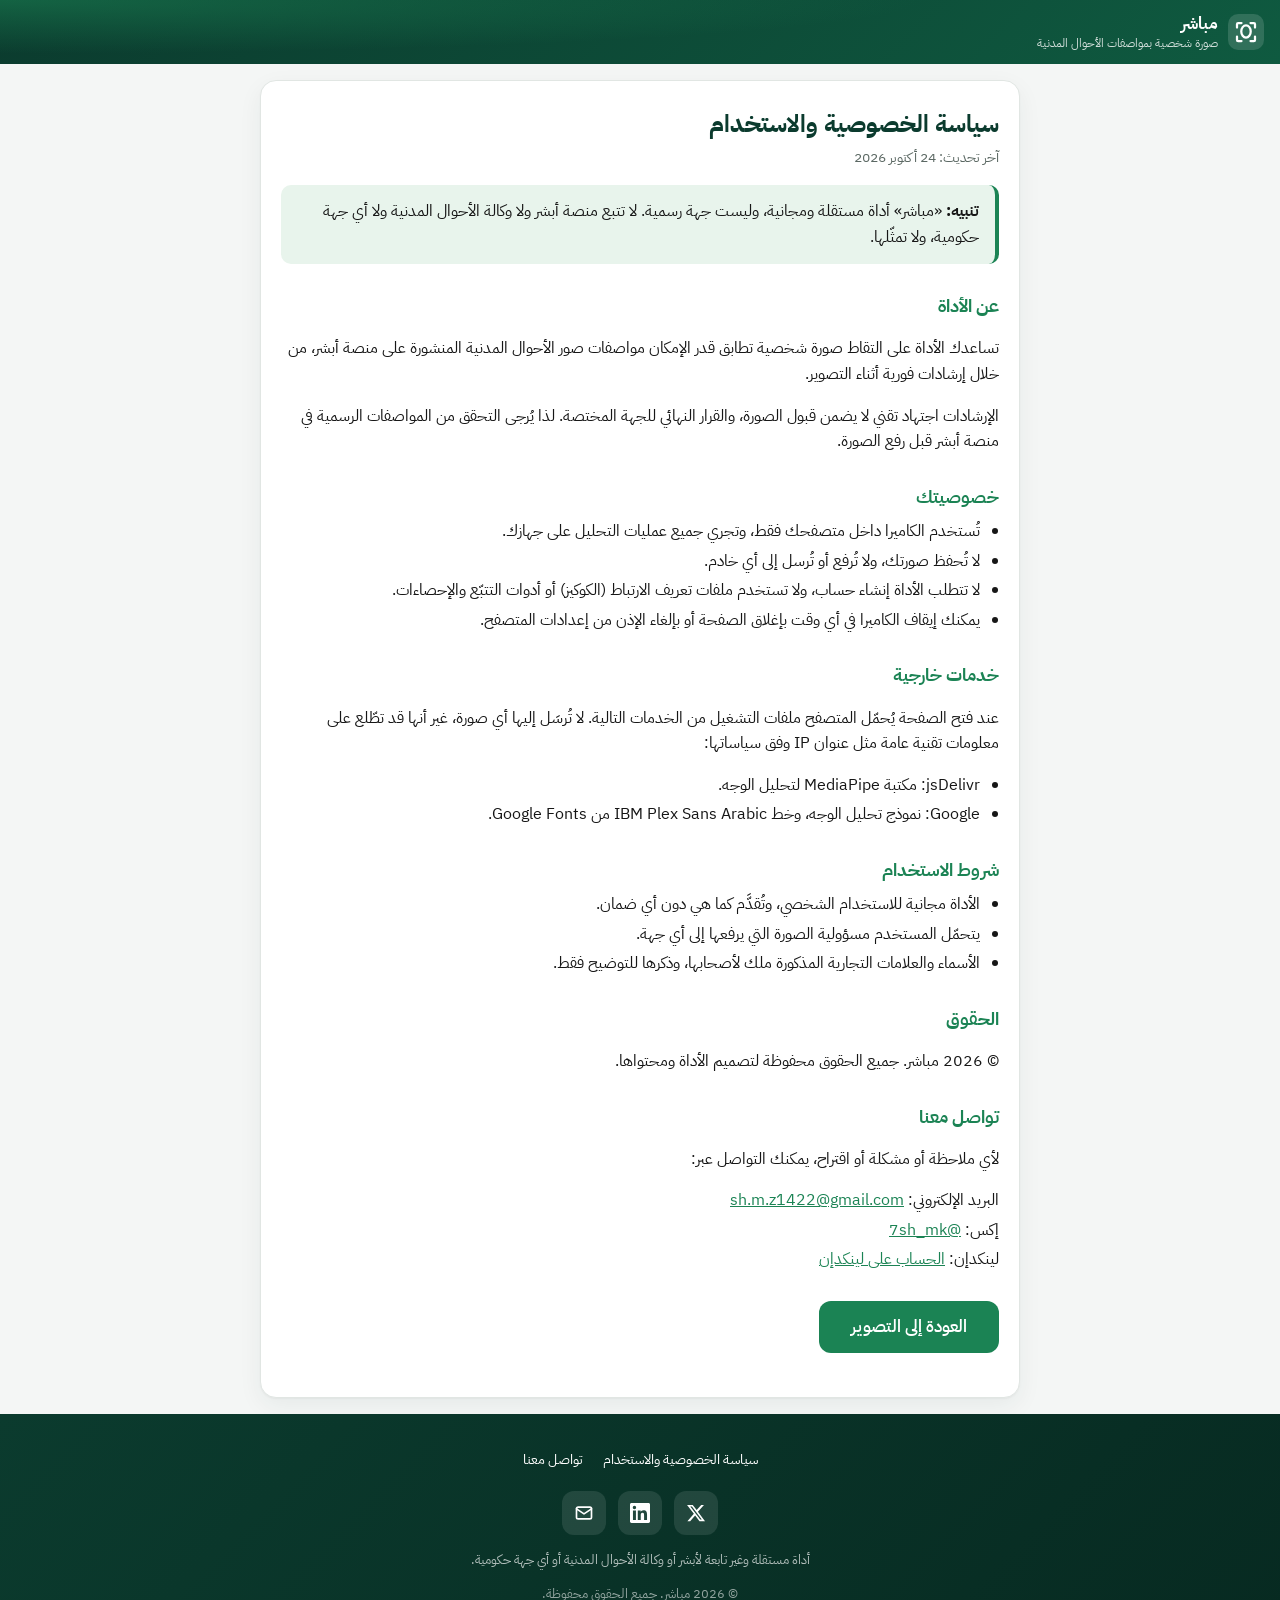
==== policy.html @ 52ecf35a "feat: Mubashir visual identity, policy page and formal Arabic Rename the app to مباشر, add an Absher" ====
<!doctype html>
<html lang="ar" dir="rtl">
<head>
  <meta charset="utf-8">
  <meta name="viewport" content="width=device-width, initial-scale=1, viewport-fit=cover">
  <meta name="theme-color" content="#0b3b2e">
  <title>سياسة الخصوصية والاستخدام | مباشر</title>
  <link rel="preconnect" href="https://fonts.googleapis.com">
  <link rel="preconnect" href="https://fonts.gstatic.com" crossorigin>
  <link href="https://fonts.googleapis.com/css2?family=IBM+Plex+Sans+Arabic:wght@400;500;600;700&display=swap" rel="stylesheet">
  <link rel="stylesheet" href="style.css">
</head>
<body>
  <header class="top">
    <a class="brand" href="index.html">
      <svg class="mark" viewBox="0 0 32 32" aria-hidden="true">
        <rect width="32" height="32" rx="9" fill="currentColor" opacity=".14"/>
        <path d="M8 12V9a1 1 0 0 1 1-1h3M20 8h3a1 1 0 0 1 1 1v3M24 20v3a1 1 0 0 1-1 1h-3M12 24H9a1 1 0 0 1-1-1v-3" fill="none" stroke="currentColor" stroke-width="2" stroke-linecap="round"/>
        <ellipse cx="16" cy="15.5" rx="4.2" ry="5.4" fill="none" stroke="currentColor" stroke-width="2"/>
      </svg>
      <span>
        <strong>مباشر</strong>
        <small>صورة شخصية بمواصفات الأحوال المدنية</small>
      </span>
    </a>
  </header>

  <main class="doc">
    <article class="card">
      <h1>سياسة الخصوصية والاستخدام</h1>
      <p class="updated">آخر تحديث: 24 أكتوبر 2026</p>

      <div class="callout">
        <strong>تنبيه:</strong> «مباشر» أداة مستقلة ومجانية، وليست جهة رسمية. لا تتبع منصة أبشر ولا وكالة الأحوال المدنية ولا أي جهة حكومية، ولا تمثّلها.
      </div>

      <h2>عن الأداة</h2>
      <p>تساعدك الأداة على التقاط صورة شخصية تطابق قدر الإمكان مواصفات صور الأحوال المدنية المنشورة على منصة أبشر، من خلال إرشادات فورية أثناء التصوير.</p>
      <p>الإرشادات اجتهاد تقني لا يضمن قبول الصورة، والقرار النهائي للجهة المختصة. لذا يُرجى التحقق من المواصفات الرسمية في منصة أبشر قبل رفع الصورة.</p>

      <h2>خصوصيتك</h2>
      <ul>
        <li>تُستخدم الكاميرا داخل متصفحك فقط، وتجري جميع عمليات التحليل على جهازك.</li>
        <li>لا تُحفظ صورتك، ولا تُرفع أو تُرسل إلى أي خادم.</li>
        <li>لا تتطلب الأداة إنشاء حساب، ولا تستخدم ملفات تعريف الارتباط (الكوكيز) أو أدوات التتبّع والإحصاءات.</li>
        <li>يمكنك إيقاف الكاميرا في أي وقت بإغلاق الصفحة أو بإلغاء الإذن من إعدادات المتصفح.</li>
      </ul>

      <h2>خدمات خارجية</h2>
      <p>عند فتح الصفحة يُحمّل المتصفح ملفات التشغيل من الخدمات التالية. لا تُرسَل إليها أي صورة، غير أنها قد تطّلع على معلومات تقنية عامة مثل عنوان IP وفق سياساتها:</p>
      <ul>
        <li>jsDelivr: مكتبة MediaPipe لتحليل الوجه.</li>
        <li>Google: نموذج تحليل الوجه، وخط IBM Plex Sans Arabic من Google Fonts.</li>
      </ul>

      <h2>شروط الاستخدام</h2>
      <ul>
        <li>الأداة مجانية للاستخدام الشخصي، وتُقدَّم كما هي دون أي ضمان.</li>
        <li>يتحمّل المستخدم مسؤولية الصورة التي يرفعها إلى أي جهة.</li>
        <li>الأسماء والعلامات التجارية المذكورة ملك لأصحابها، وذكرها للتوضيح فقط.</li>
      </ul>

      <h2>الحقوق</h2>
      <p>© 2026 مباشر. جميع الحقوق محفوظة لتصميم الأداة ومحتواها.</p>

      <h2 id="contact">تواصل معنا</h2>
      <p>لأي ملاحظة أو مشكلة أو اقتراح، يمكنك التواصل عبر:</p>
      <ul class="contact">
        <li>البريد الإلكتروني: <a href="mailto:sh.m.z1422@gmail.com">sh.m.z1422@gmail.com</a></li>
        <li>إكس: <a href="https://x.com/7sh_mk" target="_blank" rel="noopener">@7sh_mk</a></li>
        <li>لينكدإن: <a href="https://www.linkedin.com/in/sharifa-alzubaidi-ksa/" target="_blank" rel="noopener">الحساب على لينكدإن</a></li>
      </ul>

      <p><a class="btn-link" href="index.html">العودة إلى التصوير</a></p>
    </article>
  </main>

  <footer class="site-footer">
    <div class="footer-inner">
      <nav class="footer-links" aria-label="روابط">
        <a href="policy.html">سياسة الخصوصية والاستخدام</a>
        <a href="policy.html#contact">تواصل معنا</a>
      </nav>

      <div class="social">
        <a href="https://x.com/7sh_mk" target="_blank" rel="noopener" aria-label="حساب إكس">
          <svg viewBox="0 0 24 24" aria-hidden="true"><path d="M18.244 2.25h3.308l-7.227 8.26 8.502 11.24H16.17l-5.214-6.817L4.99 21.75H1.68l7.73-8.835L1.254 2.25H8.08l4.713 6.231zm-1.161 17.52h1.833L7.084 4.126H5.117z"/></svg>
        </a>
        <a href="https://www.linkedin.com/in/sharifa-alzubaidi-ksa/" target="_blank" rel="noopener" aria-label="حساب لينكدإن">
          <svg viewBox="0 0 24 24" aria-hidden="true"><path d="M20.45 20.45h-3.56v-5.57c0-1.33-.02-3.04-1.85-3.04-1.85 0-2.14 1.45-2.14 2.94v5.67H9.35V9h3.41v1.56h.05c.48-.9 1.64-1.85 3.37-1.85 3.6 0 4.27 2.37 4.27 5.46v6.28zM5.34 7.43a2.06 2.06 0 1 1 0-4.13 2.06 2.06 0 0 1 0 4.13zM7.12 20.45H3.56V9h3.56v11.45zM22.22 0H1.77C.79 0 0 .77 0 1.73v20.54C0 23.23.79 24 1.77 24h20.45c.98 0 1.78-.77 1.78-1.73V1.73C24 .77 23.2 0 22.22 0z"/></svg>
        </a>
        <a href="mailto:sh.m.z1422@gmail.com" aria-label="البريد الإلكتروني">
          <svg viewBox="0 0 24 24" aria-hidden="true" fill="none" stroke="currentColor" stroke-width="2" stroke-linecap="round" stroke-linejoin="round"><rect x="3" y="5" width="18" height="14" rx="2"/><path d="m3 7 9 6 9-6"/></svg>
        </a>
      </div>

      <p class="disclaimer">أداة مستقلة وغير تابعة لأبشر أو وكالة الأحوال المدنية أو أي جهة حكومية.</p>
      <p class="copy">© 2026 مباشر. جميع الحقوق محفوظة.</p>
    </div>
  </footer>
</body>
</html>
---- style.css ----
:root {
  --brand-900: #0b3b2e;
  --brand-700: #0f5a40;
  --brand: #1b8354;
  --brand-50: #e8f4ec;
  --bg: #f4f6f5;
  --card: #ffffff;
  --fg: #161616;
  --muted: #5b6863;
  --border: #e1e6e3;
  --ok: #1b8354;
  --warn: #a15c00;
  --warn-bg: #fff4e0;
  --radius: 16px;
  --hdr: 64px;
}

@media (prefers-color-scheme: dark) {
  :root {
    --bg: #0d1311;
    --card: #161d1a;
    --fg: #eef2f0;
    --muted: #9aa6a1;
    --border: #26302c;
    --brand-50: #12291f;
    --ok: #4cc28a;
    --warn: #f0b347;
    --warn-bg: #2b2214;
  }
}

* { box-sizing: border-box; }

html { -webkit-text-size-adjust: 100%; }

body {
  margin: 0;
  background: var(--bg);
  color: var(--fg);
  font-family: "IBM Plex Sans Arabic", system-ui, sans-serif;
  line-height: 1.6;
  -webkit-tap-highlight-color: transparent;
}

a { color: var(--brand); }

/* ---------- header ---------- */

.top {
  height: calc(var(--hdr) + env(safe-area-inset-top));
  padding: env(safe-area-inset-top) 16px 0;
  display: flex;
  align-items: center;
  color: #fff;
  background:
    radial-gradient(120% 140% at 0% 0%, rgba(27, 131, 84, 0.55), transparent 60%),
    linear-gradient(135deg, var(--brand-900), var(--brand-700));
}

.brand {
  display: flex;
  align-items: center;
  gap: 10px;
  color: inherit;
  text-decoration: none;
}

.mark { width: 36px; height: 36px; flex: none; color: #fff; }

.brand strong {
  display: block;
  font-size: 1.05rem;
  font-weight: 700;
  line-height: 1.3;
}

.brand small {
  display: block;
  font-size: 0.78rem;
  opacity: 0.8;
  line-height: 1.3;
}

/* ---------- cards ---------- */

.card {
  background: var(--card);
  border: 1px solid var(--border);
  border-radius: var(--radius);
  box-shadow: 0 1px 2px rgba(0, 0, 0, 0.04), 0 8px 24px rgba(11, 59, 46, 0.06);
}

/* ---------- camera page ---------- */

.app {
  display: flex;
  height: calc(100dvh - var(--hdr) - env(safe-area-inset-top));
  min-height: 420px;
  padding: 12px 16px calc(12px + env(safe-area-inset-bottom));
}

.stage-card {
  flex: 1;
  display: flex;
  flex-direction: column;
  gap: 10px;
  width: 100%;
  max-width: 560px;
  margin: 0 auto;
  padding: 10px;
}

.stage {
  position: relative;
  flex: 1;
  min-height: 0;
  border-radius: 12px;
  overflow: hidden;
  background: #0a0f0d;
}

#video,
#overlay {
  position: absolute;
  inset: 0;
  width: 100%;
  height: 100%;
}

#video {
  object-fit: cover;
  transform: scaleX(-1); /* mirror, like a selfie */
}

.start {
  position: absolute;
  inset: 0;
  display: flex;
  flex-direction: column;
  align-items: center;
  justify-content: center;
  gap: 18px;
  padding: 24px;
  text-align: center;
  color: #fff;
  background: linear-gradient(160deg, rgba(11, 59, 46, 0.92), rgba(15, 90, 64, 0.85));
}

.start p {
  margin: 0;
  max-width: 26ch;
  font-size: 1.05rem;
  font-weight: 500;
}

.start .note {
  font-size: 0.85rem;
  font-weight: 400;
  opacity: 0.8;
}

.start[hidden] { display: none; }

button,
.btn-link {
  display: inline-flex;
  align-items: center;
  justify-content: center;
  min-height: 52px;
  min-width: 180px;
  padding: 0 28px;
  border: 0;
  border-radius: 12px;
  background: var(--brand);
  color: #fff;
  font: inherit;
  font-size: 1.05rem;
  font-weight: 600;
  text-decoration: none;
  cursor: pointer;
}

.start button { background: #fff; color: var(--brand-900); }

button:disabled { opacity: 0.65; cursor: default; }

.msg {
  margin: 0;
  min-height: 52px;
  padding: 12px 16px;
  border-radius: 12px;
  background: var(--brand-50);
  text-align: center;
  font-size: 1.1rem;
  font-weight: 600;
  line-height: 1.5;
  transition: color 0.2s, background-color 0.2s;
}

.msg.ok { color: var(--ok); background: var(--brand-50); }
.msg.warn { color: var(--warn); background: var(--warn-bg); }

/* ---------- policy page ---------- */

.doc {
  padding: 16px;
}

.doc .card {
  max-width: 760px;
  margin: 0 auto;
  padding: 24px 20px 28px;
}

.doc h1 {
  margin: 0;
  font-size: 1.5rem;
  color: var(--brand-900);
}

.doc h2 {
  margin: 28px 0 8px;
  font-size: 1.1rem;
  color: var(--brand);
}

.doc p,
.doc li { color: var(--fg); }

.doc ul { padding-inline-start: 1.2em; margin: 8px 0; }
.doc li { margin: 4px 0; }

.updated { margin: 4px 0 16px; color: var(--muted) !important; font-size: 0.85rem; }

.callout {
  padding: 14px 16px;
  border-inline-start: 4px solid var(--brand);
  border-radius: 10px;
  background: var(--brand-50);
}

.contact { list-style: none; padding: 0 !important; }

.doc .btn-link { margin-top: 12px; }

@media (prefers-color-scheme: dark) {
  .doc h1 { color: var(--fg); }
  .doc h2 { color: var(--ok); }
  a { color: var(--ok); }
}

/* ---------- footer ---------- */

.site-footer {
  color: rgba(255, 255, 255, 0.85);
  background: linear-gradient(135deg, var(--brand-900), #072a21);
  padding: 28px 16px calc(24px + env(safe-area-inset-bottom));
  font-size: 0.9rem;
}

.footer-inner {
  max-width: 760px;
  margin: 0 auto;
  display: flex;
  flex-direction: column;
  align-items: center;
  gap: 14px;
  text-align: center;
}

.footer-links {
  display: flex;
  flex-wrap: wrap;
  justify-content: center;
  gap: 8px 20px;
}

.site-footer a { color: #fff; }

.footer-links a {
  text-decoration: none;
  padding: 6px 0;
}

.footer-links a:hover { text-decoration: underline; }

.social { display: flex; gap: 12px; }

.social a {
  display: grid;
  place-items: center;
  width: 44px;
  height: 44px;
  border-radius: 12px;
  background: rgba(255, 255, 255, 0.1);
  transition: background-color 0.2s;
}

.social a:hover { background: rgba(255, 255, 255, 0.2); }

.social svg { width: 20px; height: 20px; fill: currentColor; }
.social svg[fill="none"] { fill: none; }

.disclaimer,
.copy { margin: 0; }

.disclaimer { font-size: 0.82rem; opacity: 0.8; max-width: 44ch; }
.copy { font-size: 0.8rem; opacity: 0.65; }
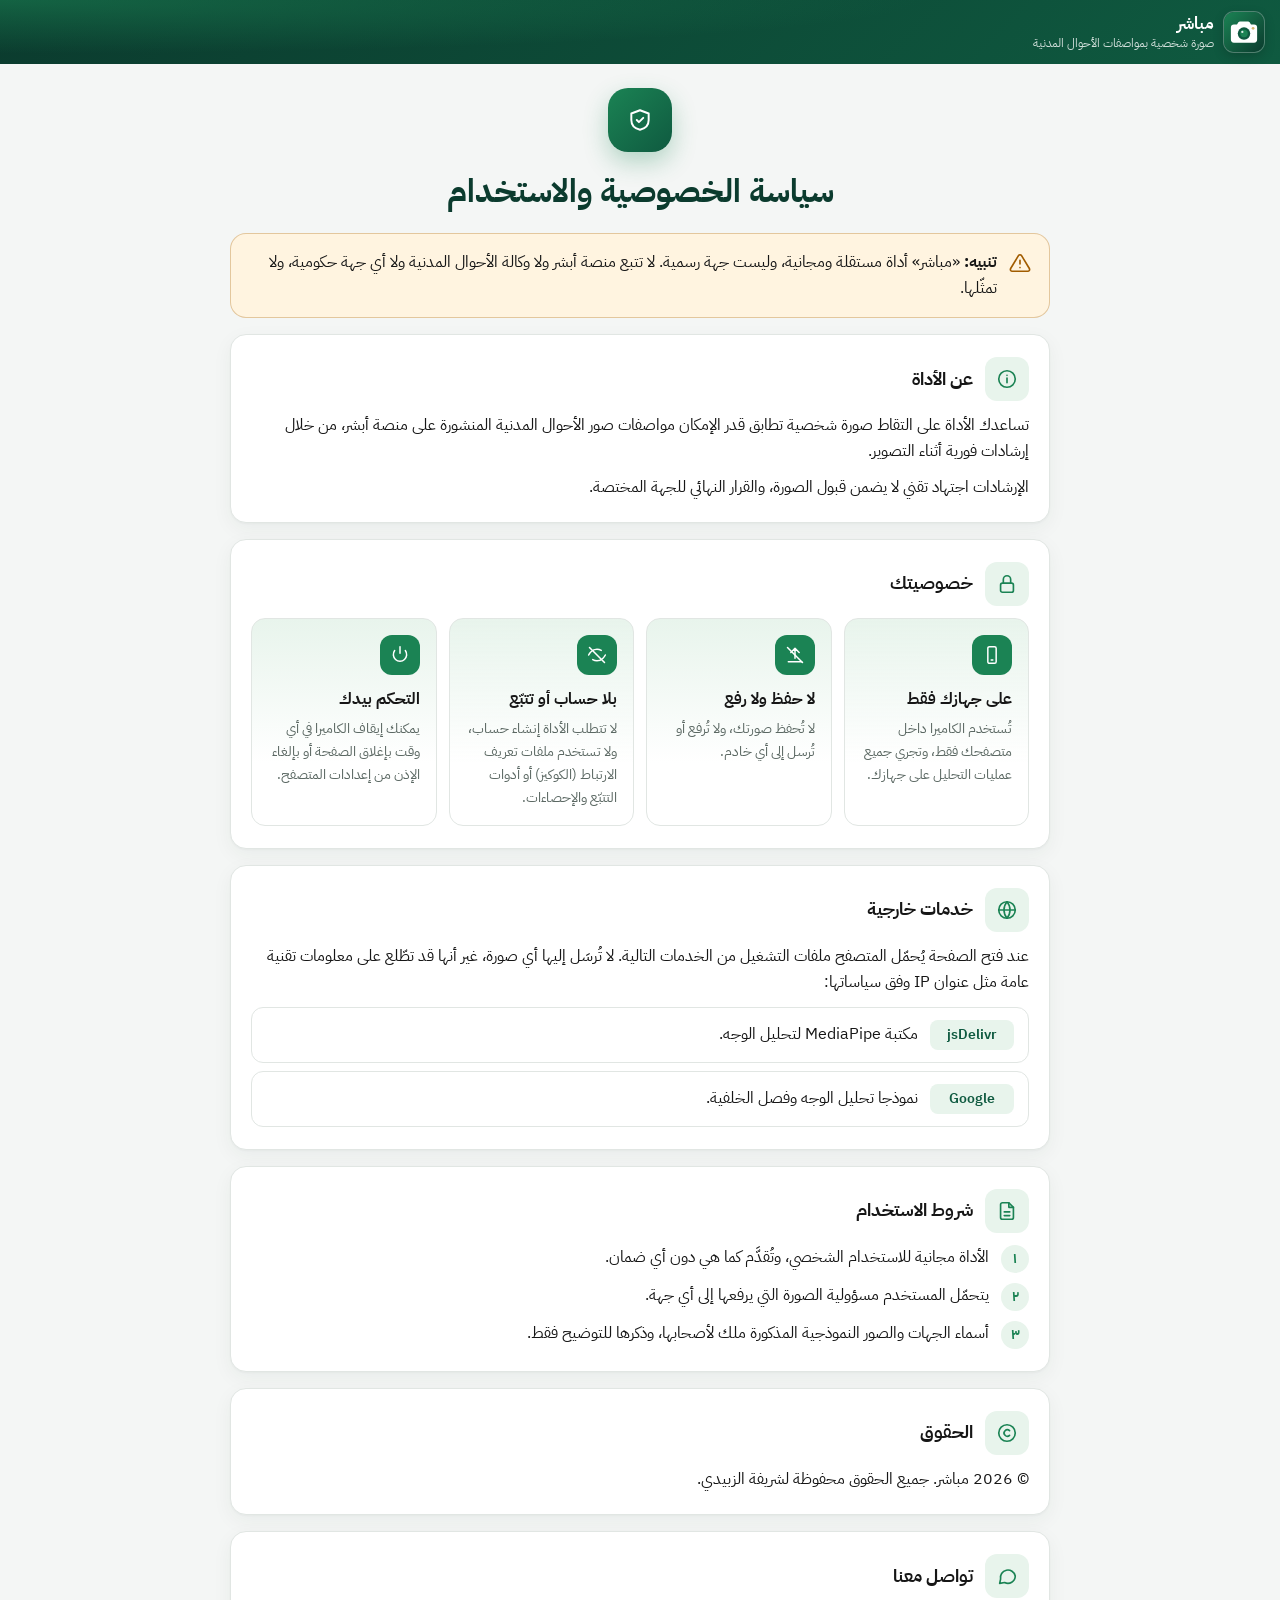
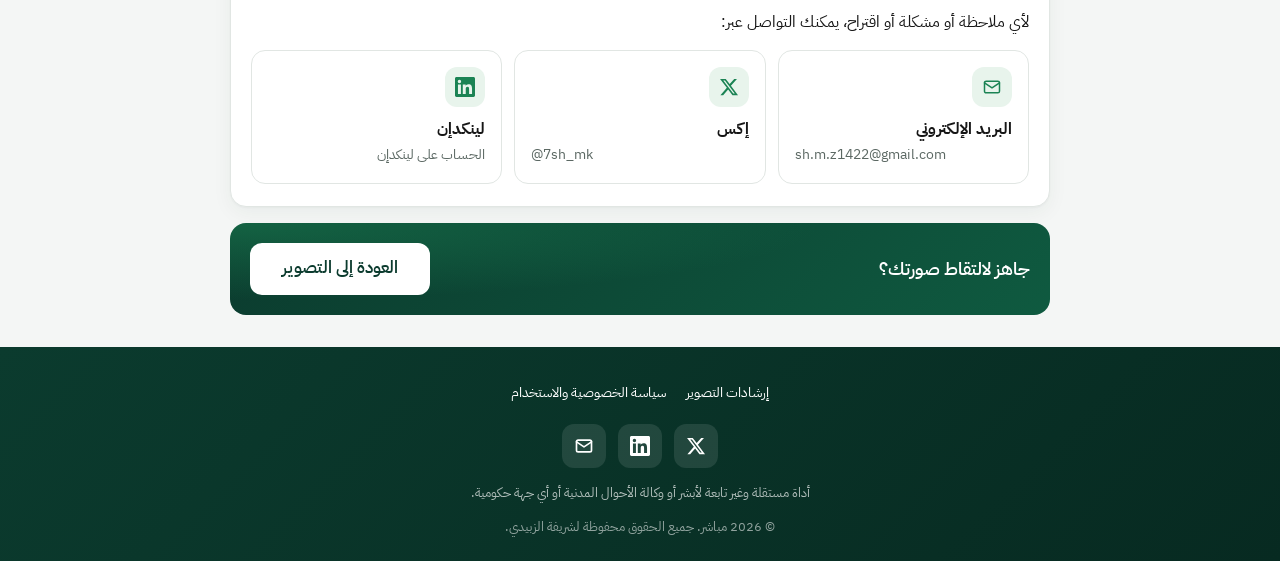
==== commit 21f7303f: "feat: full checks, white background export, guide page and README - Gender choice with gendered form" ====
--- a/policy.html
+++ b/policy.html
@@ -8,16 +8,13 @@
   <link rel="preconnect" href="https://fonts.googleapis.com">
   <link rel="preconnect" href="https://fonts.gstatic.com" crossorigin>
   <link href="https://fonts.googleapis.com/css2?family=IBM+Plex+Sans+Arabic:wght@400;500;600;700&display=swap" rel="stylesheet">
+  <link rel="icon" href="favicon.svg" type="image/svg+xml">
   <link rel="stylesheet" href="style.css">
 </head>
 <body>
   <header class="top">
     <a class="brand" href="index.html">
-      <svg class="mark" viewBox="0 0 32 32" aria-hidden="true">
-        <rect width="32" height="32" rx="9" fill="currentColor" opacity=".14"/>
-        <path d="M8 12V9a1 1 0 0 1 1-1h3M20 8h3a1 1 0 0 1 1 1v3M24 20v3a1 1 0 0 1-1 1h-3M12 24H9a1 1 0 0 1-1-1v-3" fill="none" stroke="currentColor" stroke-width="2" stroke-linecap="round"/>
-        <ellipse cx="16" cy="15.5" rx="4.2" ry="5.4" fill="none" stroke="currentColor" stroke-width="2"/>
-      </svg>
+      <img class="mark" src="favicon.svg" alt="" width="40" height="40">
       <span>
         <strong>مباشر</strong>
         <small>صورة شخصية بمواصفات الأحوال المدنية</small>
@@ -26,60 +23,128 @@
   </header>
 
   <main class="doc">
-    <article class="card">
+    <section class="doc-hero">
+      <span class="hero-icon" aria-hidden="true">
+        <svg viewBox="0 0 24 24"><path d="M12 3l8 3v6c0 5-3.5 8-8 9-4.5-1-8-4-8-9V6z"/><path d="m9 12 2 2 4-4"/></svg>
+      </span>
       <h1>سياسة الخصوصية والاستخدام</h1>
-      <p class="updated">آخر تحديث: 24 أكتوبر 2026</p>
+    </section>
 
-      <div class="callout">
-        <strong>تنبيه:</strong> «مباشر» أداة مستقلة ومجانية، وليست جهة رسمية. لا تتبع منصة أبشر ولا وكالة الأحوال المدنية ولا أي جهة حكومية، ولا تمثّلها.
+    <div class="doc-body">
+      <div class="callout reveal" role="note">
+        <span class="callout-icon" aria-hidden="true">
+          <svg viewBox="0 0 24 24"><path d="M12 9v4M12 17h.01"/><path d="M10.3 3.9 1.8 18a2 2 0 0 0 1.7 3h17a2 2 0 0 0 1.7-3L13.7 3.9a2 2 0 0 0-3.4 0z"/></svg>
+        </span>
+        <p><strong>تنبيه:</strong> «مباشر» أداة مستقلة ومجانية، وليست جهة رسمية. لا تتبع منصة أبشر ولا وكالة الأحوال المدنية ولا أي جهة حكومية، ولا تمثّلها.</p>
       </div>
 
-      <h2>عن الأداة</h2>
-      <p>تساعدك الأداة على التقاط صورة شخصية تطابق قدر الإمكان مواصفات صور الأحوال المدنية المنشورة على منصة أبشر، من خلال إرشادات فورية أثناء التصوير.</p>
-      <p>الإرشادات اجتهاد تقني لا يضمن قبول الصورة، والقرار النهائي للجهة المختصة. لذا يُرجى التحقق من المواصفات الرسمية في منصة أبشر قبل رفع الصورة.</p>
+      <section class="doc-sec reveal" id="about">
+        <header class="sec-head">
+          <span class="sec-icon" aria-hidden="true"><svg viewBox="0 0 24 24"><circle cx="12" cy="12" r="9"/><path d="M12 11v5M12 8h.01"/></svg></span>
+          <h2>عن الأداة</h2>
+        </header>
+        <p>تساعدك الأداة على التقاط صورة شخصية تطابق قدر الإمكان مواصفات صور الأحوال المدنية المنشورة على منصة أبشر، من خلال إرشادات فورية أثناء التصوير.</p>
+        <p>الإرشادات اجتهاد تقني لا يضمن قبول الصورة، والقرار النهائي للجهة المختصة.</p>
+      </section>
 
-      <h2>خصوصيتك</h2>
-      <ul>
-        <li>تُستخدم الكاميرا داخل متصفحك فقط، وتجري جميع عمليات التحليل على جهازك.</li>
-        <li>لا تُحفظ صورتك، ولا تُرفع أو تُرسل إلى أي خادم.</li>
-        <li>لا تتطلب الأداة إنشاء حساب، ولا تستخدم ملفات تعريف الارتباط (الكوكيز) أو أدوات التتبّع والإحصاءات.</li>
-        <li>يمكنك إيقاف الكاميرا في أي وقت بإغلاق الصفحة أو بإلغاء الإذن من إعدادات المتصفح.</li>
-      </ul>
+      <section class="doc-sec reveal" id="privacy">
+        <header class="sec-head">
+          <span class="sec-icon" aria-hidden="true"><svg viewBox="0 0 24 24"><rect x="5" y="11" width="14" height="10" rx="2"/><path d="M8 11V7a4 4 0 0 1 8 0v4"/></svg></span>
+          <h2>خصوصيتك</h2>
+        </header>
+        <div class="tiles">
+          <div class="tile">
+            <span class="tile-icon" aria-hidden="true"><svg viewBox="0 0 24 24"><rect x="7" y="2" width="10" height="20" rx="2"/><path d="M11 18h2"/></svg></span>
+            <h3>على جهازك فقط</h3>
+            <p>تُستخدم الكاميرا داخل متصفحك فقط، وتجري جميع عمليات التحليل على جهازك.</p>
+          </div>
+          <div class="tile">
+            <span class="tile-icon" aria-hidden="true"><svg viewBox="0 0 24 24"><path d="M12 16V4M7 9l5-5 5 5"/><path d="M4 20h16"/><path d="M3 3l18 18"/></svg></span>
+            <h3>لا حفظ ولا رفع</h3>
+            <p>لا تُحفظ صورتك، ولا تُرفع أو تُرسل إلى أي خادم.</p>
+          </div>
+          <div class="tile">
+            <span class="tile-icon" aria-hidden="true"><svg viewBox="0 0 24 24"><path d="M2 12s3.5-7 10-7c2 0 3.7.6 5.1 1.5M22 12s-3.5 7-10 7c-2 0-3.7-.6-5.1-1.5"/><path d="M3 3l18 18"/></svg></span>
+            <h3>بلا حساب أو تتبّع</h3>
+            <p>لا تتطلب الأداة إنشاء حساب، ولا تستخدم ملفات تعريف الارتباط (الكوكيز) أو أدوات التتبّع والإحصاءات.</p>
+          </div>
+          <div class="tile">
+            <span class="tile-icon" aria-hidden="true"><svg viewBox="0 0 24 24"><path d="M12 2v8"/><path d="M18.4 6.6a8 8 0 1 1-12.8 0"/></svg></span>
+            <h3>التحكم بيدك</h3>
+            <p>يمكنك إيقاف الكاميرا في أي وقت بإغلاق الصفحة أو بإلغاء الإذن من إعدادات المتصفح.</p>
+          </div>
+        </div>
+      </section>
 
-      <h2>خدمات خارجية</h2>
-      <p>عند فتح الصفحة يُحمّل المتصفح ملفات التشغيل من الخدمات التالية. لا تُرسَل إليها أي صورة، غير أنها قد تطّلع على معلومات تقنية عامة مثل عنوان IP وفق سياساتها:</p>
-      <ul>
-        <li>jsDelivr: مكتبة MediaPipe لتحليل الوجه.</li>
-        <li>Google: نموذج تحليل الوجه، وخط IBM Plex Sans Arabic من Google Fonts.</li>
-      </ul>
+      <section class="doc-sec reveal" id="services">
+        <header class="sec-head">
+          <span class="sec-icon" aria-hidden="true"><svg viewBox="0 0 24 24"><circle cx="12" cy="12" r="9"/><path d="M3 12h18M12 3a14 14 0 0 1 0 18M12 3a14 14 0 0 0 0 18"/></svg></span>
+          <h2>خدمات خارجية</h2>
+        </header>
+        <p>عند فتح الصفحة يُحمّل المتصفح ملفات التشغيل من الخدمات التالية. لا تُرسَل إليها أي صورة، غير أنها قد تطّلع على معلومات تقنية عامة مثل عنوان IP وفق سياساتها:</p>
+        <ul class="services">
+          <li><span class="svc-name" dir="ltr">jsDelivr</span><span>مكتبة MediaPipe لتحليل الوجه.</span></li>
+          <li><span class="svc-name" dir="ltr">Google</span><span>نموذجا تحليل الوجه وفصل الخلفية.</span></li>
+        </ul>
+      </section>
 
-      <h2>شروط الاستخدام</h2>
-      <ul>
-        <li>الأداة مجانية للاستخدام الشخصي، وتُقدَّم كما هي دون أي ضمان.</li>
-        <li>يتحمّل المستخدم مسؤولية الصورة التي يرفعها إلى أي جهة.</li>
-        <li>الأسماء والعلامات التجارية المذكورة ملك لأصحابها، وذكرها للتوضيح فقط.</li>
-      </ul>
+      <section class="doc-sec reveal" id="terms">
+        <header class="sec-head">
+          <span class="sec-icon" aria-hidden="true"><svg viewBox="0 0 24 24"><path d="M14 3H7a2 2 0 0 0-2 2v14a2 2 0 0 0 2 2h10a2 2 0 0 0 2-2V8z"/><path d="M14 3v5h5M9 13h6M9 17h6"/></svg></span>
+          <h2>شروط الاستخدام</h2>
+        </header>
+        <ol class="steps">
+          <li>الأداة مجانية للاستخدام الشخصي، وتُقدَّم كما هي دون أي ضمان.</li>
+          <li>يتحمّل المستخدم مسؤولية الصورة التي يرفعها إلى أي جهة.</li>
+          <li>أسماء الجهات والصور النموذجية المذكورة ملك لأصحابها، وذكرها للتوضيح فقط.</li>
+        </ol>
+      </section>
 
-      <h2>الحقوق</h2>
-      <p>© 2026 مباشر. جميع الحقوق محفوظة لتصميم الأداة ومحتواها.</p>
+      <section class="doc-sec reveal" id="rights">
+        <header class="sec-head">
+          <span class="sec-icon" aria-hidden="true"><svg viewBox="0 0 24 24"><circle cx="12" cy="12" r="9"/><path d="M14.8 9.5a3.5 3.5 0 1 0 0 5"/></svg></span>
+          <h2>الحقوق</h2>
+        </header>
+        <p>© 2026 مباشر. جميع الحقوق محفوظة لشريفة الزبيدي.</p>
+      </section>
 
-      <h2 id="contact">تواصل معنا</h2>
-      <p>لأي ملاحظة أو مشكلة أو اقتراح، يمكنك التواصل عبر:</p>
-      <ul class="contact">
-        <li>البريد الإلكتروني: <a href="mailto:sh.m.z1422@gmail.com">sh.m.z1422@gmail.com</a></li>
-        <li>إكس: <a href="https://x.com/7sh_mk" target="_blank" rel="noopener">@7sh_mk</a></li>
-        <li>لينكدإن: <a href="https://www.linkedin.com/in/sharifa-alzubaidi-ksa/" target="_blank" rel="noopener">الحساب على لينكدإن</a></li>
-      </ul>
+      <section class="doc-sec reveal" id="contact">
+        <header class="sec-head">
+          <span class="sec-icon" aria-hidden="true"><svg viewBox="0 0 24 24"><path d="M21 12a8 8 0 0 1-11.6 7.1L4 20l1-4.6A8 8 0 1 1 21 12z"/></svg></span>
+          <h2>تواصل معنا</h2>
+        </header>
+        <p>لأي ملاحظة أو مشكلة أو اقتراح، يمكنك التواصل عبر:</p>
+        <div class="contact-grid">
+          <a class="contact-card" href="mailto:sh.m.z1422@gmail.com">
+            <span class="cc-icon" aria-hidden="true"><svg viewBox="0 0 24 24"><rect x="3" y="5" width="18" height="14" rx="2"/><path d="m3 7 9 6 9-6"/></svg></span>
+            <span class="cc-label">البريد الإلكتروني</span>
+            <span class="cc-value" dir="ltr">sh.m.z1422@gmail.com</span>
+          </a>
+          <a class="contact-card" href="https://x.com/7sh_mk" target="_blank" rel="noopener">
+            <span class="cc-icon cc-fill" aria-hidden="true"><svg viewBox="0 0 24 24"><path d="M18.244 2.25h3.308l-7.227 8.26 8.502 11.24H16.17l-5.214-6.817L4.99 21.75H1.68l7.73-8.835L1.254 2.25H8.08l4.713 6.231zm-1.161 17.52h1.833L7.084 4.126H5.117z"/></svg></span>
+            <span class="cc-label">إكس</span>
+            <span class="cc-value" dir="ltr">@7sh_mk</span>
+          </a>
+          <a class="contact-card" href="https://www.linkedin.com/in/sharifa-alzubaidi-ksa/" target="_blank" rel="noopener">
+            <span class="cc-icon cc-fill" aria-hidden="true"><svg viewBox="0 0 24 24"><path d="M20.45 20.45h-3.56v-5.57c0-1.33-.02-3.04-1.85-3.04-1.85 0-2.14 1.45-2.14 2.94v5.67H9.35V9h3.41v1.56h.05c.48-.9 1.64-1.85 3.37-1.85 3.6 0 4.27 2.37 4.27 5.46v6.28zM5.34 7.43a2.06 2.06 0 1 1 0-4.13 2.06 2.06 0 0 1 0 4.13zM7.12 20.45H3.56V9h3.56v11.45zM22.22 0H1.77C.79 0 0 .77 0 1.73v20.54C0 23.23.79 24 1.77 24h20.45c.98 0 1.78-.77 1.78-1.73V1.73C24 .77 23.2 0 22.22 0z"/></svg></span>
+            <span class="cc-label">لينكدإن</span>
+            <span class="cc-value">الحساب على لينكدإن</span>
+          </a>
+        </div>
+      </section>
 
-      <p><a class="btn-link" href="index.html">العودة إلى التصوير</a></p>
-    </article>
+      <div class="cta reveal">
+        <p>جاهز لالتقاط صورتك؟</p>
+        <a class="btn-link" href="index.html">العودة إلى التصوير</a>
+      </div>
+    </div>
   </main>
 
   <footer class="site-footer">
     <div class="footer-inner">
       <nav class="footer-links" aria-label="روابط">
+        <a href="guide.html">إرشادات التصوير</a>
         <a href="policy.html">سياسة الخصوصية والاستخدام</a>
-        <a href="policy.html#contact">تواصل معنا</a>
       </nav>
 
       <div class="social">
@@ -95,8 +160,24 @@
       </div>
 
       <p class="disclaimer">أداة مستقلة وغير تابعة لأبشر أو وكالة الأحوال المدنية أو أي جهة حكومية.</p>
-      <p class="copy">© 2026 مباشر. جميع الحقوق محفوظة.</p>
+      <p class="copy">© 2026 مباشر. جميع الحقوق محفوظة لشريفة الزبيدي.</p>
     </div>
   </footer>
+  <script>
+    // Fade sections in on scroll. Measure first, then hide only what is below the fold,
+    // so content already on screen never animates or flashes.
+    if ("IntersectionObserver" in window) {
+      const items = [...document.querySelectorAll(".reveal")];
+      const below = items.filter((el) => el.getBoundingClientRect().top > innerHeight);
+      const reveal = new IntersectionObserver((entries) => {
+        for (const e of entries) {
+          if (e.isIntersecting) { e.target.classList.add("in"); reveal.unobserve(e.target); }
+        }
+      }, { threshold: 0.12 });
+      items.forEach((el) => { if (!below.includes(el)) el.classList.add("in"); });
+      document.documentElement.classList.add("js");
+      below.forEach((el) => reveal.observe(el));
+    }
+  </script>
 </body>
 </html>
--- a/style.css
+++ b/style.css
@@ -31,7 +31,7 @@
 
 * { box-sizing: border-box; }
 
-html { -webkit-text-size-adjust: 100%; }
+html { -webkit-text-size-adjust: 100%; scroll-behavior: smooth; }
 
 body {
   margin: 0;
@@ -65,7 +65,13 @@
   text-decoration: none;
 }
 
-.mark { width: 36px; height: 36px; flex: none; color: #fff; }
+.mark {
+  width: 40px;
+  height: 40px;
+  flex: none;
+  border-radius: 10px;
+  box-shadow: 0 0 0 1px rgba(255, 255, 255, 0.28), 0 4px 12px rgba(0, 0, 0, 0.2);
+}
 
 .brand strong {
   display: block;
@@ -160,6 +166,62 @@
 }
 
 .start[hidden] { display: none; }
+
+.start-title {
+  margin: 0;
+  font-size: 1.25rem;
+  font-weight: 700;
+}
+
+.gender {
+  display: flex;
+  gap: 12px;
+  width: 100%;
+  max-width: 340px;
+}
+
+.gender button {
+  flex: 1;
+  min-width: 0;
+  min-height: 64px;
+  font-size: 1.15rem;
+  background: #fff;
+  color: var(--brand-900);
+  transition: transform 0.15s, box-shadow 0.15s;
+}
+
+.gender button:not(:disabled):hover {
+  transform: translateY(-2px);
+  box-shadow: 0 8px 20px rgba(0, 0, 0, 0.25);
+}
+
+.start .status { font-size: 0.9rem; opacity: 0.85; }
+.start .status[hidden] { display: none; }
+
+.tips {
+  margin: 0;
+  padding: 12px 16px;
+  max-width: 340px;
+  list-style: none;
+  border-radius: 12px;
+  background: rgba(255, 255, 255, 0.1);
+  font-size: 0.85rem;
+  line-height: 1.7;
+  text-align: start;
+}
+
+.tips li { position: relative; padding-inline-start: 14px; }
+
+.tips li::before {
+  content: "";
+  position: absolute;
+  inset-inline-start: 0;
+  top: 0.7em;
+  width: 6px;
+  height: 6px;
+  border-radius: 50%;
+  background: #d6b56d;
+}
 
 button,
 .btn-link {
@@ -200,53 +262,568 @@
 .msg.ok { color: var(--ok); background: var(--brand-50); }
 .msg.warn { color: var(--warn); background: var(--warn-bg); }
 
+/* Low camera quality notice */
+.quality {
+  position: absolute;
+  top: 10px;
+  inset-inline: 10px;
+  z-index: 2;
+  display: flex;
+  align-items: flex-start;
+  gap: 10px;
+  padding: 12px 12px 12px 8px;
+  border-radius: 12px;
+  color: #4a2c00;
+  background: #fff4e0;
+  box-shadow: 0 8px 24px rgba(0, 0, 0, 0.25);
+}
+
+.quality[hidden] { display: none; }
+
+.quality svg {
+  flex: none;
+  width: 22px;
+  height: 22px;
+  margin-top: 2px;
+  fill: none;
+  stroke: #a15c00;
+  stroke-width: 2;
+  stroke-linecap: round;
+  stroke-linejoin: round;
+}
+
+.quality p {
+  flex: 1;
+  margin: 0;
+  font-size: 0.9rem;
+  line-height: 1.6;
+}
+
+.quality strong { display: block; font-size: 1rem; }
+
+.quality button {
+  flex: none;
+  min-width: 0;
+  min-height: 0;
+  width: 32px;
+  height: 32px;
+  padding: 0;
+  border-radius: 8px;
+  color: #4a2c00;
+  background: transparent;
+  font-size: 1.4rem;
+  line-height: 1;
+}
+
+/* Capture button and preview */
+.capture {
+  width: 100%;
+  min-height: 56px;
+  font-size: 1.1rem;
+  transition: opacity 0.2s, background-color 0.2s;
+}
+
+.capture[hidden] { display: none; }
+
+.capture:disabled {
+  opacity: 1;
+  color: var(--muted);
+  background: var(--border);
+}
+
+.preview {
+  position: absolute;
+  inset: 0;
+  display: flex;
+  flex-direction: column;
+  align-items: center;
+  justify-content: center;
+  gap: 16px;
+  padding: 16px;
+  background: var(--bg);
+}
+
+.preview[hidden] { display: none; }
+
+.preview img {
+  flex: 1;
+  min-height: 0;
+  max-width: 100%;
+  aspect-ratio: 2 / 3;
+  object-fit: contain;
+  background: #fff;
+  border: 1px solid var(--border);
+  border-radius: 4px;
+  box-shadow: 0 10px 30px rgba(0, 0, 0, 0.15);
+}
+
+.preview img:not([src]) { display: none; }
+
+.preview-actions {
+  display: flex;
+  flex-wrap: wrap;
+  justify-content: center;
+  gap: 10px;
+  width: 100%;
+}
+
+.preview-actions button { flex: 1 1 160px; }
+.preview-actions button[hidden] { display: none; }
+.preview .btn-secondary { border: 1px solid var(--border); }
+
+.btn-secondary {
+  background: #fff;
+  color: var(--brand-900);
+}
+
 /* ---------- policy page ---------- */
 
 .doc {
+  --doc-w: 820px;
+  padding: 0 16px 32px;
+}
+
+.doc-hero {
+  max-width: var(--doc-w);
+  margin: 0 auto;
+  padding: 24px 20px 16px;
+  text-align: center;
+}
+
+.hero-icon {
+  display: inline-grid;
+  place-items: center;
+  width: 64px;
+  height: 64px;
+  margin-bottom: 14px;
+  border-radius: 20px;
+  color: #fff;
+  background: linear-gradient(135deg, var(--brand), var(--brand-700));
+  box-shadow: 0 10px 24px rgba(27, 131, 84, 0.3);
+}
+
+.hero-icon svg,
+.sec-icon svg,
+.tile-icon svg,
+.callout-icon svg,
+.cc-icon svg {
+  width: 26px;
+  height: 26px;
+  fill: none;
+  stroke: currentColor;
+  stroke-width: 1.8;
+  stroke-linecap: round;
+  stroke-linejoin: round;
+}
+
+.cc-icon.cc-fill svg { fill: currentColor; stroke: none; width: 20px; height: 20px; }
+
+.doc-hero h1 {
+  margin: 0;
+  font-size: clamp(1.5rem, 5vw, 2rem);
+  font-weight: 700;
+  color: var(--brand-900);
+}
+
+.doc-body {
+  max-width: var(--doc-w);
+  margin: 0 auto;
+  display: flex;
+  flex-direction: column;
+  gap: 16px;
+}
+
+.callout {
+  display: flex;
+  gap: 12px;
+  align-items: flex-start;
+  padding: 16px 18px;
+  border: 1px solid color-mix(in srgb, var(--warn) 30%, transparent);
+  border-radius: var(--radius);
+  background: var(--warn-bg);
+}
+
+.callout p { margin: 0; }
+
+.callout-icon { flex: none; color: var(--warn); margin-top: 2px; }
+.callout-icon svg { width: 22px; height: 22px; }
+
+.doc-sec {
+  padding: 22px 20px;
+  border: 1px solid var(--border);
+  border-radius: var(--radius);
+  background: var(--card);
+  box-shadow: 0 1px 2px rgba(0, 0, 0, 0.03), 0 6px 20px rgba(11, 59, 46, 0.05);
+  scroll-margin-top: 16px;
+}
+
+.sec-head {
+  display: flex;
+  align-items: center;
+  gap: 12px;
+  margin-bottom: 12px;
+}
+
+.sec-icon {
+  display: grid;
+  place-items: center;
+  flex: none;
+  width: 44px;
+  height: 44px;
+  border-radius: 12px;
+  color: var(--brand);
+  background: var(--brand-50);
+}
+
+.sec-icon svg { width: 22px; height: 22px; }
+
+.doc-sec h2 {
+  margin: 0;
+  font-size: 1.15rem;
+  font-weight: 700;
+}
+
+.doc-sec p { margin: 0 0 10px; }
+.doc-sec p:last-child { margin-bottom: 0; }
+
+/* Privacy tiles */
+.tiles {
+  display: grid;
+  grid-template-columns: repeat(auto-fit, minmax(170px, 1fr));
+  gap: 12px;
+}
+
+.tile {
   padding: 16px;
-}
-
-.doc .card {
-  max-width: 760px;
+  border: 1px solid var(--border);
+  border-radius: 14px;
+  background: linear-gradient(180deg, var(--brand-50), transparent 70%);
+  transition: transform 0.2s, border-color 0.2s, box-shadow 0.2s;
+}
+
+.tile:hover {
+  transform: translateY(-3px);
+  border-color: color-mix(in srgb, var(--brand) 40%, transparent);
+  box-shadow: 0 10px 22px rgba(11, 59, 46, 0.08);
+}
+
+.tile-icon {
+  display: inline-grid;
+  place-items: center;
+  width: 40px;
+  height: 40px;
+  border-radius: 12px;
+  color: #fff;
+  background: var(--brand);
+}
+
+.tile-icon svg { width: 20px; height: 20px; }
+
+.tile h3 {
+  margin: 12px 0 4px;
+  font-size: 1rem;
+  font-weight: 700;
+}
+
+.tile p {
+  margin: 0;
+  font-size: 0.9rem;
+  color: var(--muted);
+}
+
+/* External services */
+.services {
+  list-style: none;
+  margin: 12px 0 0;
+  padding: 0;
+  display: flex;
+  flex-direction: column;
+  gap: 8px;
+}
+
+.services li {
+  display: flex;
+  align-items: center;
+  gap: 12px;
+  padding: 12px 14px;
+  border: 1px solid var(--border);
+  border-radius: 12px;
+}
+
+.svc-name {
+  flex: none;
+  min-width: 84px;
+  padding: 4px 10px;
+  border-radius: 8px;
+  font-size: 0.85rem;
+  font-weight: 600;
+  text-align: center;
+  color: var(--brand-700);
+  background: var(--brand-50);
+}
+
+/* Numbered terms */
+.steps {
+  list-style: none;
+  margin: 0;
+  padding: 0;
+  counter-reset: step;
+  display: flex;
+  flex-direction: column;
+  gap: 10px;
+}
+
+.steps li {
+  counter-increment: step;
+  display: flex;
+  gap: 12px;
+  align-items: flex-start;
+}
+
+.steps li::before {
+  content: counter(step, arabic-indic);
+  display: grid;
+  place-items: center;
+  flex: none;
+  width: 28px;
+  height: 28px;
+  border-radius: 50%;
+  font-size: 0.85rem;
+  font-weight: 700;
+  color: var(--brand);
+  background: var(--brand-50);
+}
+
+/* Contact cards */
+.contact-grid {
+  display: grid;
+  grid-template-columns: repeat(auto-fit, minmax(200px, 1fr));
+  gap: 12px;
+  margin-top: 14px;
+}
+
+.contact-card {
+  display: flex;
+  flex-direction: column;
+  gap: 2px;
+  padding: 16px;
+  border: 1px solid var(--border);
+  border-radius: 14px;
+  color: var(--fg);
+  text-decoration: none;
+  transition: transform 0.2s, border-color 0.2s, box-shadow 0.2s;
+}
+
+.contact-card:hover,
+.contact-card:focus-visible {
+  transform: translateY(-3px);
+  border-color: var(--brand);
+  box-shadow: 0 10px 22px rgba(11, 59, 46, 0.1);
+}
+
+.cc-icon {
+  display: grid;
+  place-items: center;
+  width: 40px;
+  height: 40px;
+  margin-bottom: 8px;
+  border-radius: 12px;
+  color: var(--brand);
+  background: var(--brand-50);
+  transition: color 0.2s, background-color 0.2s;
+}
+
+.cc-icon svg { width: 20px; height: 20px; }
+
+.contact-card:hover .cc-icon {
+  color: #fff;
+  background: var(--brand);
+}
+
+.cc-label { font-weight: 700; }
+
+.cc-value {
+  font-size: 0.88rem;
+  color: var(--muted);
+  overflow-wrap: anywhere;
+  text-align: start;
+}
+
+/* Closing call to action */
+.cta {
+  display: flex;
+  flex-wrap: wrap;
+  align-items: center;
+  justify-content: space-between;
+  gap: 12px;
+  padding: 20px;
+  border-radius: var(--radius);
+  color: #fff;
+  background:
+    radial-gradient(120% 140% at 0% 0%, rgba(27, 131, 84, 0.55), transparent 60%),
+    linear-gradient(135deg, var(--brand-900), var(--brand-700));
+}
+
+.cta p { margin: 0; font-size: 1.1rem; font-weight: 600; }
+
+.cta .btn-link { background: #fff; color: var(--brand-900); }
+
+/* Reveal on scroll (only when JS runs and motion is allowed). */
+.js .reveal {
+  opacity: 0;
+  transform: translateY(14px);
+  transition: opacity 0.5s ease, transform 0.5s ease;
+}
+
+.js .reveal.in {
+  opacity: 1;
+  transform: none;
+}
+
+@media (prefers-reduced-motion: reduce) {
+  .js .reveal { opacity: 1; transform: none; transition: none; }
+  .tile, .contact-card { transition: none; }
+}
+
+@media (prefers-color-scheme: dark) {
+  .doc-hero h1 { color: var(--fg); }
+  .svc-name { color: var(--ok); }
+  .sec-icon, .cc-icon, .steps li::before { color: var(--ok); }
+  a { color: var(--ok); }
+}
+
+/* ---------- guide page ---------- */
+
+.guide-card {
+  display: grid;
+  grid-template-columns: 1fr;
+  gap: 20px;
+  padding: 20px;
+  border: 1px solid var(--border);
+  border-radius: var(--radius);
+  background: var(--card);
+  box-shadow: 0 1px 2px rgba(0, 0, 0, 0.03), 0 6px 20px rgba(11, 59, 46, 0.05);
+}
+
+@media (min-width: 640px) {
+  .guide-card { grid-template-columns: 220px 1fr; align-items: start; }
+}
+
+.sample { margin: 0; }
+
+.sample-frame {
+  position: relative;
+  aspect-ratio: 3 / 4;
+  max-width: 220px;
   margin: 0 auto;
-  padding: 24px 20px 28px;
-}
-
-.doc h1 {
-  margin: 0;
-  font-size: 1.5rem;
+  overflow: hidden;
+  background: #fff;
+  border: 1px solid var(--border);
+  border-radius: 6px;
+}
+
+.sample-frame img {
+  display: block;
+  width: 100%;
+  height: 100%;
+  object-fit: cover;
+}
+
+/* Samples come from Absher guide screenshots: crop to the photo inside each.
+   --w: image width / crop width, --x and --y: crop offset / crop size. */
+.sample-crop img {
+  position: absolute;
+  left: var(--x, -15.7%);
+  top: var(--y, -2.18%);
+  width: var(--w, 129.5%);
+  height: auto;
+  max-width: none;
+  object-fit: initial;
+}
+
+.sample figcaption {
+  margin-top: 8px;
+  font-size: 0.78rem;
+  color: var(--muted);
+  text-align: center;
+}
+
+.rules h2 {
+  margin: 0 0 12px;
+  font-size: 1.25rem;
+  font-weight: 700;
   color: var(--brand-900);
 }
 
-.doc h2 {
-  margin: 28px 0 8px;
-  font-size: 1.1rem;
-  color: var(--brand);
-}
-
-.doc p,
-.doc li { color: var(--fg); }
-
-.doc ul { padding-inline-start: 1.2em; margin: 8px 0; }
-.doc li { margin: 4px 0; }
-
-.updated { margin: 4px 0 16px; color: var(--muted) !important; font-size: 0.85rem; }
-
-.callout {
-  padding: 14px 16px;
-  border-inline-start: 4px solid var(--brand);
-  border-radius: 10px;
+.rule-list {
+  list-style: none;
+  margin: 0;
+  padding: 0;
+  display: flex;
+  flex-direction: column;
+  gap: 6px;
+}
+
+.rule-list li {
+  position: relative;
+  padding-inline-start: 26px;
+  line-height: 1.6;
+}
+
+.rule-list li::before {
+  content: "";
+  position: absolute;
+  inset-inline-start: 0;
+  top: 0.3em;
+  width: 16px;
+  height: 16px;
+  border-radius: 50%;
+  background: var(--brand-50)
+    url("data:image/svg+xml,%3Csvg xmlns=%27http://www.w3.org/2000/svg%27 viewBox=%270 0 16 16%27%3E%3Cpath d=%27m4.5 8.2 2.2 2.2 4.8-4.8%27 fill=%27none%27 stroke=%27%231b8354%27 stroke-width=%271.8%27 stroke-linecap=%27round%27 stroke-linejoin=%27round%27/%3E%3C/svg%3E")
+    center / 16px no-repeat;
+}
+
+/* Items specific to this group stand out from the shared ones. */
+.rule-list-special {
+  margin-bottom: 14px;
+  padding: 12px 14px;
+  border-radius: 12px;
   background: var(--brand-50);
-}
-
-.contact { list-style: none; padding: 0 !important; }
-
-.doc .btn-link { margin-top: 12px; }
+  font-weight: 600;
+}
+
+.rule-list-special li::before { background-color: var(--card); }
 
 @media (prefers-color-scheme: dark) {
-  .doc h1 { color: var(--fg); }
-  .doc h2 { color: var(--ok); }
-  a { color: var(--ok); }
+  .rules h2 { color: var(--fg); }
+}
+
+/* Quiet secondary button on the dark start screen. */
+.tips-link {
+  display: inline-flex;
+  align-items: center;
+  gap: 6px;
+  min-height: 44px;
+  padding: 0 18px;
+  border: 1px solid rgba(255, 255, 255, 0.35);
+  border-radius: 12px;
+  background: rgba(255, 255, 255, 0.08);
+  color: rgba(255, 255, 255, 0.9);
+  font-size: 0.9rem;
+  font-weight: 500;
+  text-decoration: none;
+  transition: background-color 0.2s, border-color 0.2s;
+}
+
+.tips-link:hover {
+  background: rgba(255, 255, 255, 0.16);
+  border-color: rgba(255, 255, 255, 0.6);
+}
+
+.tips-link::after {
+  content: "←";
+  font-size: 1rem;
+  line-height: 1;
 }
 
 /* ---------- footer ---------- */
